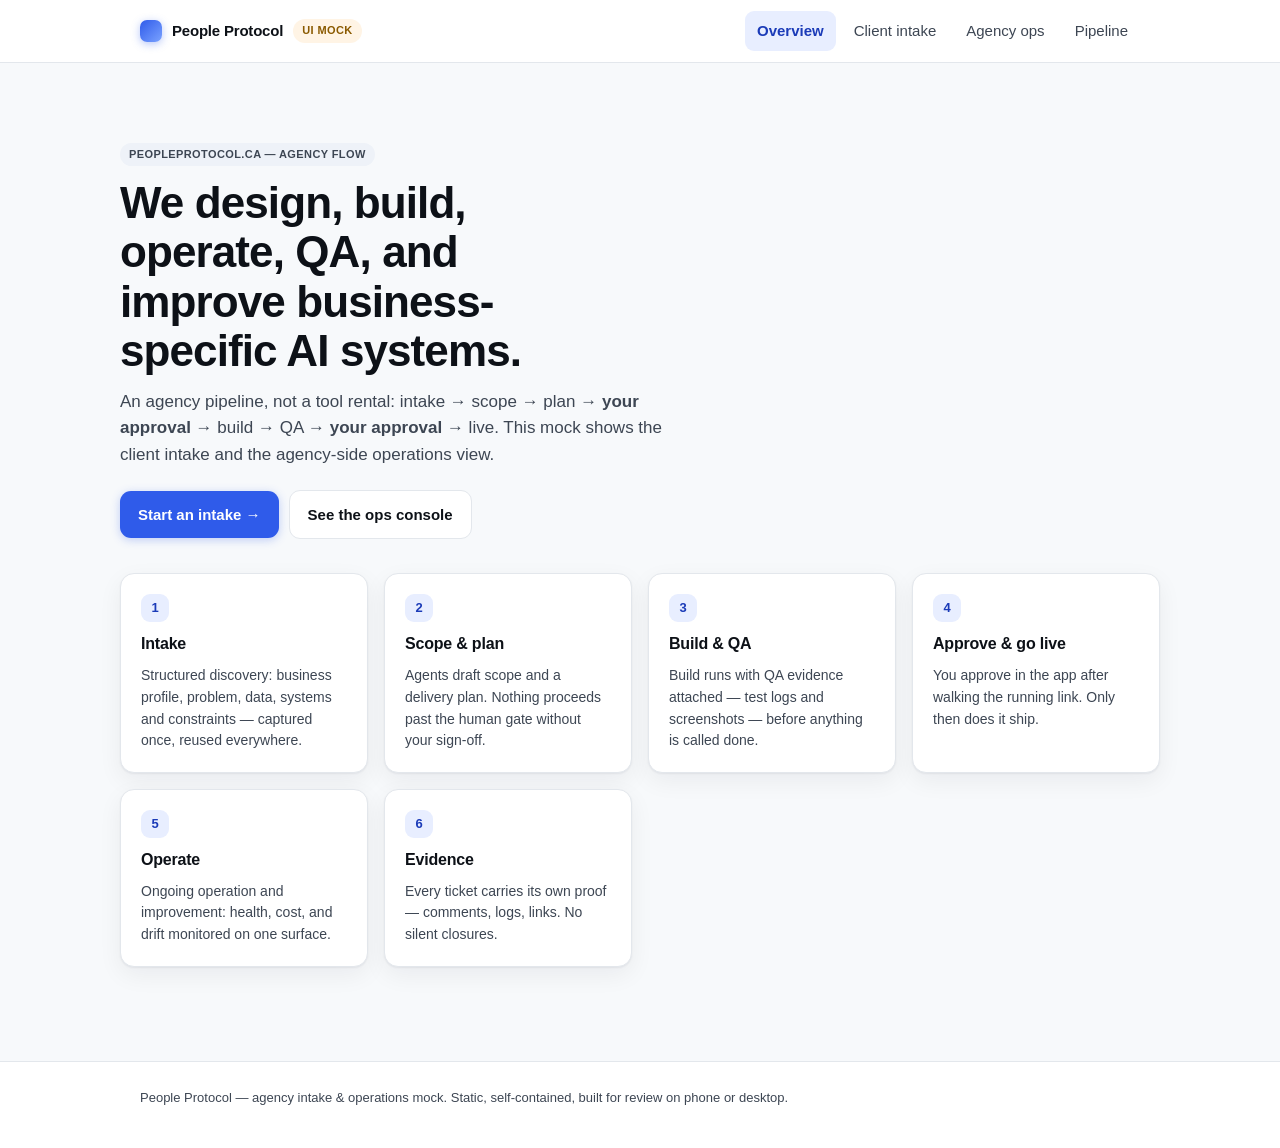
==== index.html @ c510d86a "PPAA UI mock — agency intake + ops console (static, reviewable)" ====
<!DOCTYPE html>
<html lang="en">
<head>
<meta charset="utf-8">
<meta name="viewport" content="width=device-width, initial-scale=1">
<title>People Protocol — Agency Intake (UI Mock)</title>
<style>
  :root{
    --ink:#0d1117; --ink-2:#3d4653; --line:#e3e7ec; --bg:#f7f9fb; --card:#fff;
    --brand:#2f5bea; --brand-ink:#1b3bb8; --ok:#0f9d58; --warn:#e8a33d; --danger:#d64545;
    --radius:14px; --shadow:0 1px 2px rgba(16,24,40,.06),0 8px 24px rgba(16,24,40,.06);
  }
  *{box-sizing:border-box}
  html,body{margin:0;padding:0}
  body{font:15px/1.55 -apple-system,BlinkMacSystemFont,"Segoe UI",Inter,Roboto,Helvetica,Arial,sans-serif;color:var(--ink);background:var(--bg);-webkit-font-smoothing:antialiased}
  a{color:var(--brand);text-decoration:none}
  .wrap{max-width:1040px;margin:0 auto;padding:0 20px}
  header.top{position:sticky;top:0;z-index:20;background:rgba(255,255,255,.92);backdrop-filter:saturate(1.4) blur(8px);border-bottom:1px solid var(--line)}
  .top-in{display:flex;align-items:center;justify-content:space-between;gap:12px;height:62px}
  .logo{display:flex;align-items:center;gap:10px;font-weight:700;letter-spacing:-.2px}
  .logo .dot{width:22px;height:22px;border-radius:7px;background:linear-gradient(135deg,var(--brand),#7aa2ff);box-shadow:0 2px 8px rgba(47,91,234,.35)}
  nav.menu{display:flex;gap:6px;flex-wrap:wrap}
  nav.menu button{font:inherit;border:0;background:transparent;color:var(--ink-2);padding:8px 12px;border-radius:9px;cursor:pointer}
  nav.menu button:hover{background:#eef2f8;color:var(--ink)}
  nav.menu button.active{background:#e8eeff;color:var(--brand-ink);font-weight:600}
  .badge{display:inline-block;font-size:11px;font-weight:700;letter-spacing:.4px;text-transform:uppercase;padding:3px 9px;border-radius:999px;background:#eef2f8;color:var(--ink-2)}
  .badge.mock{background:#fff4e5;color:#8a5a00}
  .hero{padding:52px 0 34px}
  .hero h1{font-size:clamp(28px,5vw,44px);line-height:1.12;letter-spacing:-.9px;margin:12px 0 14px;max-width:19ch}
  .hero p{font-size:17px;color:var(--ink-2);max-width:62ch;margin:0 0 22px}
  .btn{font:inherit;font-weight:600;border:0;border-radius:11px;padding:12px 18px;cursor:pointer;background:var(--brand);color:#fff;box-shadow:0 2px 10px rgba(47,91,234,.28)}
  .btn:hover{background:var(--brand-ink)}
  .btn.ghost{background:#fff;color:var(--ink);border:1px solid var(--line);box-shadow:none}
  .btn.ghost:hover{background:#f2f5fa}
  .btn.sm{padding:8px 13px;border-radius:9px;font-size:14px}
  .btn[disabled]{opacity:.55;cursor:not-allowed}
  .grid{display:grid;gap:16px}
  .g3{grid-template-columns:repeat(auto-fit,minmax(230px,1fr))}
  .g2{grid-template-columns:repeat(auto-fit,minmax(280px,1fr))}
  .card{background:var(--card);border:1px solid var(--line);border-radius:var(--radius);padding:20px;box-shadow:var(--shadow)}
  .card h3{margin:2px 0 8px;font-size:16px;letter-spacing:-.2px}
  .card p{margin:0;color:var(--ink-2);font-size:14px}
  .step-n{width:28px;height:28px;border-radius:9px;background:#e8eeff;color:var(--brand-ink);font-weight:700;display:flex;align-items:center;justify-content:center;font-size:13px;margin-bottom:10px}
  section.page{display:none;padding:26px 0 60px}
  section.page.on{display:block}
  .crumbs{display:flex;gap:8px;align-items:center;font-size:13px;color:var(--ink-2);margin:8px 0 18px;flex-wrap:wrap}
  .crumbs b{color:var(--ink)}
  /* wizard */
  .wizard{background:#fff;border:1px solid var(--line);border-radius:var(--radius);box-shadow:var(--shadow);overflow:hidden}
  .wiz-head{padding:18px 20px;border-bottom:1px solid var(--line);display:flex;justify-content:space-between;gap:12px;align-items:center;flex-wrap:wrap}
  .wiz-head .t{font-weight:700}
  .pips{display:flex;gap:6px;flex-wrap:wrap}
  .pip{font-size:12px;color:var(--ink-2);padding:5px 10px;border-radius:999px;background:#f2f5fa;border:1px solid var(--line);white-space:nowrap}
  .pip.on{background:var(--brand);color:#fff;border-color:var(--brand)}
  .pip.done{background:#e7f6ee;color:#0b6b3f;border-color:#bfe6d1}
  .wiz-body{padding:22px 20px}
  .field{margin-bottom:16px}
  .field label{display:block;font-weight:600;font-size:13.5px;margin-bottom:6px}
  .field .hint{font-weight:400;color:var(--ink-2);font-size:12.5px;margin-left:6px}
  input,select,textarea{font:inherit;width:100%;padding:11px 12px;border:1px solid var(--line);border-radius:10px;background:#fff;color:var(--ink)}
  input:focus,select:focus,textarea:focus{outline:2px solid #cdd9ff;border-color:#a9bdf7}
  textarea{min-height:92px;resize:vertical}
  .row{display:grid;gap:14px;grid-template-columns:repeat(auto-fit,minmax(220px,1fr))}
  .chips{display:flex;gap:8px;flex-wrap:wrap}
  .chip{font-size:13px;border:1px solid var(--line);background:#fff;border-radius:999px;padding:7px 12px;cursor:pointer;user-select:none}
  .chip.on{background:#e8eeff;border-color:#a9bdf7;color:var(--brand-ink);font-weight:600}
  .wiz-foot{padding:16px 20px;border-top:1px solid var(--line);display:flex;justify-content:space-between;gap:10px;background:#fbfcfe}
  .note{font-size:13px;color:var(--ink-2);background:#f2f5fa;border:1px dashed var(--line);padding:10px 12px;border-radius:10px}
  /* table */
  .tbl{width:100%;border-collapse:collapse;font-size:14px}
  .tbl th{text-align:left;font-size:12px;text-transform:uppercase;letter-spacing:.4px;color:var(--ink-2);padding:10px 12px;border-bottom:1px solid var(--line);white-space:nowrap}
  .tbl td{padding:12px;border-bottom:1px solid var(--line);vertical-align:top}
  .tbl tr:hover td{background:#fafbff}
  .st{font-size:12px;font-weight:700;padding:3px 9px;border-radius:999px;white-space:nowrap}
  .st.intake{background:#eef2f8;color:#3d4653}
  .st.scope{background:#e8eeff;color:#1b3bb8}
  .st.plan{background:#f1ecff;color:#5b32c7}
  .st.approval{background:#fff4e5;color:#8a5a00}
  .st.build{background:#e6f3ff;color:#0059b3}
  .st.qa{background:#e7f6ee;color:#0b6b3f}
  .st.live{background:#0f9d58;color:#fff}
  .kan{display:grid;gap:12px;grid-template-columns:repeat(auto-fit,minmax(190px,1fr))}
  .col{background:#f2f5fa;border:1px solid var(--line);border-radius:12px;padding:10px;min-height:120px}
  .col h4{margin:2px 0 10px;font-size:12px;text-transform:uppercase;letter-spacing:.4px;color:var(--ink-2)}
  .mini{background:#fff;border:1px solid var(--line);border-radius:10px;padding:10px;margin-bottom:8px;font-size:13px}
  .mini b{display:block;font-size:13.5px;margin-bottom:3px}
  .mini span{color:var(--ink-2);font-size:12.5px}
  .kv{display:grid;grid-template-columns:auto 1fr;gap:6px 14px;font-size:14px}
  .kv dt{color:var(--ink-2)}
  .kv dd{margin:0;font-weight:600}
  footer{border-top:1px solid var(--line);color:var(--ink-2);font-size:13px;padding:26px 0 40px;background:#fff}
  .flex{display:flex;gap:10px;align-items:center;flex-wrap:wrap}
  .muted{color:var(--ink-2)}
  .right{margin-left:auto}
  @media(max-width:560px){ .hero{padding:34px 0 22px} .top-in{height:56px} }
</style>
</head>
<body>
<header class="top">
  <div class="wrap top-in">
    <div class="logo"><span class="dot"></span> People Protocol <span class="badge mock">UI mock</span></div>
    <nav class="menu" id="menu">
      <button data-go="home">Overview</button>
      <button data-go="intake">Client intake</button>
      <button data-go="ops">Agency ops</button>
      <button data-go="pipeline">Pipeline</button>
    </nav>
  </div>
</header>

<!-- OVERVIEW -->
<section class="page on" id="page-home">
  <div class="wrap hero">
    <span class="badge">PeopleProtocol.ca — agency flow</span>
    <h1>We design, build, operate, QA, and improve business-specific AI systems.</h1>
    <p>An agency pipeline, not a tool rental: intake → scope → plan → <b>your approval</b> → build → QA → <b>your approval</b> → live. This mock shows the client intake and the agency-side operations view.</p>
    <div class="flex">
      <button class="btn" data-go="intake">Start an intake →</button>
      <button class="btn ghost" data-go="ops">See the ops console</button>
    </div>
    <div class="grid g3" style="margin-top:34px">
      <div class="card"><div class="step-n">1</div><h3>Intake</h3><p>Structured discovery: business profile, problem, data, systems and constraints — captured once, reused everywhere.</p></div>
      <div class="card"><div class="step-n">2</div><h3>Scope &amp; plan</h3><p>Agents draft scope and a delivery plan. Nothing proceeds past the human gate without your sign-off.</p></div>
      <div class="card"><div class="step-n">3</div><h3>Build &amp; QA</h3><p>Build runs with QA evidence attached — test logs and screenshots — before anything is called done.</p></div>
      <div class="card"><div class="step-n">4</div><h3>Approve &amp; go live</h3><p>You approve in the app after walking the running link. Only then does it ship.</p></div>
      <div class="card"><div class="step-n">5</div><h3>Operate</h3><p>Ongoing operation and improvement: health, cost, and drift monitored on one surface.</p></div>
      <div class="card"><div class="step-n">6</div><h3>Evidence</h3><p>Every ticket carries its own proof — comments, logs, links. No silent closures.</p></div>
    </div>
  </div>
</section>

<!-- INTAKE -->
<section class="page" id="page-intake">
  <div class="wrap">
    <div class="crumbs"><span>Intake</span> / <b id="crumb-step">Business profile</b></div>
    <div class="wizard">
      <div class="wiz-head">
        <div class="t">New client intake</div>
        <div class="pips" id="pips"></div>
      </div>
      <div class="wiz-body" id="wiz-body"></div>
      <div class="wiz-foot">
        <button class="btn ghost sm" id="btn-back">← Back</button>
        <div class="flex right">
          <span class="muted" id="wiz-count"></span>
          <button class="btn sm" id="btn-next">Continue →</button>
        </div>
      </div>
    </div>
    <p class="note" style="margin-top:16px">Mock only — nothing is submitted or stored. In the real flow this creates the intake record that feeds scoping.</p>
  </div>
</section>

<!-- OPS -->
<section class="page" id="page-ops">
  <div class="wrap">
    <div class="crumbs"><span>Agency ops</span> / <b>Submissions</b></div>
    <div class="flex" style="margin-bottom:14px">
      <h2 style="margin:0;font-size:20px;letter-spacing:-.3px">Submissions</h2>
      <span class="badge" id="ops-count"></span>
      <div class="right flex">
        <input id="ops-filter" placeholder="Filter by client or stage…" style="max-width:260px">
      </div>
    </div>
    <div class="card" style="padding:6px 6px">
      <table class="tbl"><thead><tr><th>Client</th><th>Stage</th><th>Owner</th><th>Updated</th><th>Evidence</th></tr></thead>
      <tbody id="ops-rows"></tbody></table>
    </div>
    <div class="card" id="ops-detail" style="margin-top:16px;display:none"></div>
  </div>
</section>

<!-- PIPELINE -->
<section class="page" id="page-pipeline">
  <div class="wrap">
    <div class="crumbs"><span>Delivery</span> / <b>Pipeline board</b></div>
    <h2 style="margin:0 0 14px;font-size:20px;letter-spacing:-.3px">Pipeline board</h2>
    <div class="kan" id="kan"></div>
    <p class="note" style="margin-top:16px">The two human gates are marked <b>Approval</b> — scope sign-off and post-QA sign-off. Agents cannot pass them.</p>
  </div>
</section>

<footer><div class="wrap">People Protocol — agency intake &amp; operations mock. Static, self-contained, built for review on phone or desktop.</div></footer>

<script>
(function(){
  var stages=["Intake","Scope","Plan","Approval","Build","QA","Live"];
  var subs=[
    {client:"Northwind Logistics",stage:"Scope",owner:"PPAA-Coordinator",upd:"2h ago",ev:3,note:"Routing optimisation for dispatch; baseline captured."},
    {client:"Cedar & Co Dental",stage:"Approval",owner:"Ade",upd:"5h ago",ev:6,note:"Scope approved pending your sign-off on the plan."},
    {client:"Harbour Freight",stage:"Build",owner:"PPAA-Builder",upd:"1d ago",ev:11,note:"Intake classifier in build; QA fixtures staged."},
    {client:"Meadow Health",stage:"QA",owner:"PPAA-QA",upd:"1d ago",ev:14,note:"QA evidence attached — 14 artefacts, 0 blocking."},
    {client:"Solstice Retail",stage:"Live",owner:"Operations",upd:"3d ago",ev:22,note:"Live; health green, cost within envelope."},
    {client:"Ivy Lane Legal",stage:"Intake",owner:"—",upd:"6h ago",ev:1,note:"Awaiting client detail completion."},
    {client:"Pinewood Manufacturing",stage:"Plan",owner:"PPAA-Coordinator",upd:"4h ago",ev:5,note:"Plan drafted; two open questions on data access."}
  ];
  var steps=[
    {t:"Business profile",f:function(){return ''+
      '<div class="row"><div class="field"><label>Business name</label><input placeholder="e.g. Northwind Logistics"></div>'+
      '<div class="field"><label>Industry</label><input placeholder="e.g. freight &amp; logistics"></div></div>'+
      '<div class="field"><label>Size <span class="hint">people + rough revenue band</span></label><input placeholder="e.g. 40 staff, mid-market"></div>'+
      '<div class="field"><label>Primary contact <span class="hint">name, role, email</span></label><input placeholder="Who owns this decision?"></div>';}},
    {t:"Problem &amp; opportunity",f:function(){return ''+
      '<div class="field"><label>What is costing you most today?</label><textarea placeholder="Describe the bottleneck in your words."></textarea></div>'+
      '<div class="field"><label>Where does it hurt?</label><div class="chips">'+
      ['Time','Cost','Quality','Customer experience','Compliance','Growth ceiling'].map(function(x){return '<span class="chip">'+x+'</span>'}).join('')+
      '</div></div>'+
      '<div class="field"><label>What would good look like in 90 days?</label><textarea placeholder="A concrete, measurable outcome."></textarea></div>';}},
    {t:"Data &amp; systems",f:function(){return ''+
      '<div class="field"><label>Systems in play</label><div class="chips">'+
      ['CRM','ERP','Email','Spreadsheets','Custom app','Database','None / paper'].map(function(x){return '<span class="chip">'+x+'</span>'}).join('')+
      '</div></div>'+
      '<div class="field"><label>Data you already have</label><textarea placeholder="Where does it live, how clean is it, who can access it?"></textarea></div>'+
      '<div class="field"><label>Sensitivities <span class="hint">PII, regulated, retention</span></label><input placeholder="Anything we must handle carefully?"></div>';}},
    {t:"Constraints &amp; budget",f:function(){return ''+
      '<div class="row"><div class="field"><label>Budget band</label><select><option>Not yet set</option><option>Under 10k</option><option>10k–50k</option><option>50k+</option></select></div>'+
      '<div class="field"><label>Timeline</label><select><option>Exploring</option><option>This quarter</option><option>This month</option><option>ASAP</option></select></div></div>'+
      '<div class="field"><label>Hard constraints</label><textarea placeholder="Deadlines, approvals, data residency, existing vendors."></textarea></div>'+
      '<div class="field"><label>Decision-maker <span class="hint">who approves the ticket?</span></label><input placeholder="Name / role"></div>';}},
    {t:"Review &amp; submit",f:function(){return ''+
      '<div class="card" style="box-shadow:none;background:#fbfcfe"><h3>Ready to submit</h3>'+
      '<p>Submitting creates the intake record and hands it to scoping. Nothing is built and no spend is incurred until you approve the plan.</p></div>'+
      '<div class="field" style="margin-top:16px"><label>Anything else we should know?</label><textarea placeholder="Optional."></textarea></div>'+
      '<div class="flex"><span class="chip on">I understand this is a mock</span></div>';}}
  ];
  var step=0;
  function $(s,r){return (r||document).querySelector(s)}
  function $$(s,r){return Array.prototype.slice.call((r||document).querySelectorAll(s))}

  function go(name){
    $$('section.page').forEach(function(p){p.classList.remove('on')});
    var el=document.getElementById('page-'+name); if(el) el.classList.add('on');
    $$('#menu button').forEach(function(b){b.classList.toggle('active',b.getAttribute('data-go')===name)});
    window.scrollTo({top:0,behavior:'instant'});
    location.hash=name;
  }
  document.addEventListener('click',function(e){
    var b=e.target.closest('[data-go]'); if(b){go(b.getAttribute('data-go'))}
    if(e.target.classList.contains('chip')) e.target.classList.toggle('on');
  });

  function renderWiz(){
    var pips=$('#pips'); pips.innerHTML='';
    steps.forEach(function(s,i){
      var d=document.createElement('span'); d.className='pip'+(i===step?' on':(i<step?' done':''));
      d.textContent=(i+1)+'. '+s.t.replace(/&amp;/g,'&'); pips.appendChild(d);
    });
    $('#wiz-body').innerHTML=steps[step].f();
    $('#crumb-step').textContent=steps[step].t.replace(/&amp;/g,'&');
    $('#wiz-count').textContent='Step '+(step+1)+' of '+steps.length;
    $('#btn-back').disabled=step===0;
    $('#btn-next').textContent=(step===steps.length-1)?'Submit intake':'Continue →';
  }
  $('#btn-next').addEventListener('click',function(){
    if(step<steps.length-1){step++;renderWiz()}else{
      alert('Mock only — intake not submitted.'); go('ops');
    }
  });
  $('#btn-back').addEventListener('click',function(){ if(step>0){step--;renderWiz()} });

  function stCls(s){return s.toLowerCase().replace(/[^a-z]/g,'')}
  function renderOps(f){
    var rows=$('#ops-rows'); rows.innerHTML='';
    var list=subs.filter(function(s){return !f||((s.client+' '+s.stage).toLowerCase().indexOf(f)>-1)});
    list.forEach(function(s){
      var tr=document.createElement('tr');
      tr.innerHTML='<td><b>'+s.client+'</b></td><td><span class="st '+stCls(s.stage)+'">'+s.stage+'</span></td><td>'+s.owner+'</td><td class="muted">'+s.upd+'</td><td><a href="#" data-i="'+subs.indexOf(s)+'">'+s.ev+' files</a></td>';
      rows.appendChild(tr);
    });
    $('#ops-count').textContent=list.length+' shown / '+subs.length;
  }
  $('#ops-filter').addEventListener('input',function(){renderOps(this.value.trim().toLowerCase())});
  document.addEventListener('click',function(e){
    var a=e.target.closest('a[data-i]'); if(!a) return; e.preventDefault();
    var s=subs[+a.getAttribute('data-i')]; var box=$('#ops-detail');
    box.style.display='block';
    box.innerHTML='<div class="flex"><h3 style="margin:0">'+s.client+'</h3><span class="st '+stCls(s.stage)+'">'+s.stage+'</span><span class="right muted">'+s.upd+'</span></div>'+
      '<dl class="kv" style="margin-top:14px"><dt>Owner</dt><dd>'+s.owner+'</dd><dt>Evidence</dt><dd>'+s.ev+' artefacts</dd><dt>Note</dt><dd style="font-weight:400">'+s.note+'</dd>'+
      '<dt>Human gate</dt><dd style="font-weight:400">'+(s.stage==='Approval'?'Awaiting approval — nothing proceeds until signed off.':'No gate pending.')+'</dd></dl>';
    box.scrollIntoView({behavior:'smooth',block:'nearest'});
  });

  function renderKan(){
    var k=$('#kan'); k.innerHTML='';
    stages.forEach(function(st){
      var items=subs.filter(function(s){return s.stage===st});
      var col=document.createElement('div'); col.className='col';
      col.innerHTML='<h4>'+st+' · '+items.length+'</h4>'+
        items.map(function(s){return '<div class="mini"><b>'+s.client+'</b><span>'+s.owner+' · '+s.ev+' artefacts</span></div>'}).join('')||'<div class="mini"><span class="muted">—</span></div>';
      k.appendChild(col);
    });
  }

  renderWiz(); renderOps(''); renderKan();
  var h=(location.hash||'').replace('#',''); if(h&&document.getElementById('page-'+h)) go(h); else go('home');
})();
</script>
</body>
</html>
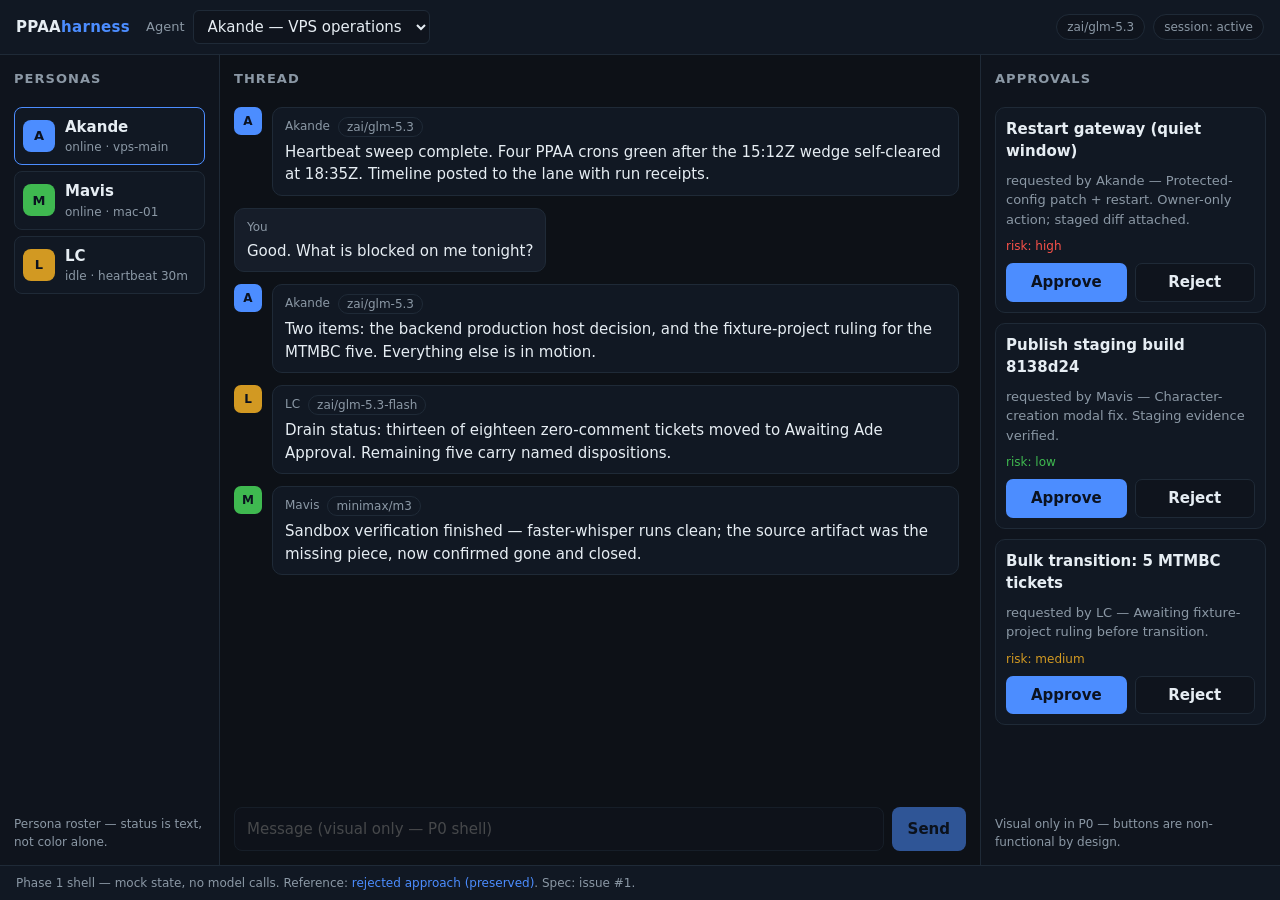
==== commit 1d03a85e: "harness UI shell (phase 1): rail + chat + approvals drawer, mock state, 3 personas — per issue #1" ====
--- a/index.html
+++ b/index.html
@@ -1,299 +1,44 @@
-<!DOCTYPE html>
+<!doctype html>
 <html lang="en">
 <head>
 <meta charset="utf-8">
 <meta name="viewport" content="width=device-width, initial-scale=1">
-<title>People Protocol — Agency Intake (UI Mock)</title>
-<style>
-  :root{
-    --ink:#0d1117; --ink-2:#3d4653; --line:#e3e7ec; --bg:#f7f9fb; --card:#fff;
-    --brand:#2f5bea; --brand-ink:#1b3bb8; --ok:#0f9d58; --warn:#e8a33d; --danger:#d64545;
-    --radius:14px; --shadow:0 1px 2px rgba(16,24,40,.06),0 8px 24px rgba(16,24,40,.06);
-  }
-  *{box-sizing:border-box}
-  html,body{margin:0;padding:0}
-  body{font:15px/1.55 -apple-system,BlinkMacSystemFont,"Segoe UI",Inter,Roboto,Helvetica,Arial,sans-serif;color:var(--ink);background:var(--bg);-webkit-font-smoothing:antialiased}
-  a{color:var(--brand);text-decoration:none}
-  .wrap{max-width:1040px;margin:0 auto;padding:0 20px}
-  header.top{position:sticky;top:0;z-index:20;background:rgba(255,255,255,.92);backdrop-filter:saturate(1.4) blur(8px);border-bottom:1px solid var(--line)}
-  .top-in{display:flex;align-items:center;justify-content:space-between;gap:12px;height:62px}
-  .logo{display:flex;align-items:center;gap:10px;font-weight:700;letter-spacing:-.2px}
-  .logo .dot{width:22px;height:22px;border-radius:7px;background:linear-gradient(135deg,var(--brand),#7aa2ff);box-shadow:0 2px 8px rgba(47,91,234,.35)}
-  nav.menu{display:flex;gap:6px;flex-wrap:wrap}
-  nav.menu button{font:inherit;border:0;background:transparent;color:var(--ink-2);padding:8px 12px;border-radius:9px;cursor:pointer}
-  nav.menu button:hover{background:#eef2f8;color:var(--ink)}
-  nav.menu button.active{background:#e8eeff;color:var(--brand-ink);font-weight:600}
-  .badge{display:inline-block;font-size:11px;font-weight:700;letter-spacing:.4px;text-transform:uppercase;padding:3px 9px;border-radius:999px;background:#eef2f8;color:var(--ink-2)}
-  .badge.mock{background:#fff4e5;color:#8a5a00}
-  .hero{padding:52px 0 34px}
-  .hero h1{font-size:clamp(28px,5vw,44px);line-height:1.12;letter-spacing:-.9px;margin:12px 0 14px;max-width:19ch}
-  .hero p{font-size:17px;color:var(--ink-2);max-width:62ch;margin:0 0 22px}
-  .btn{font:inherit;font-weight:600;border:0;border-radius:11px;padding:12px 18px;cursor:pointer;background:var(--brand);color:#fff;box-shadow:0 2px 10px rgba(47,91,234,.28)}
-  .btn:hover{background:var(--brand-ink)}
-  .btn.ghost{background:#fff;color:var(--ink);border:1px solid var(--line);box-shadow:none}
-  .btn.ghost:hover{background:#f2f5fa}
-  .btn.sm{padding:8px 13px;border-radius:9px;font-size:14px}
-  .btn[disabled]{opacity:.55;cursor:not-allowed}
-  .grid{display:grid;gap:16px}
-  .g3{grid-template-columns:repeat(auto-fit,minmax(230px,1fr))}
-  .g2{grid-template-columns:repeat(auto-fit,minmax(280px,1fr))}
-  .card{background:var(--card);border:1px solid var(--line);border-radius:var(--radius);padding:20px;box-shadow:var(--shadow)}
-  .card h3{margin:2px 0 8px;font-size:16px;letter-spacing:-.2px}
-  .card p{margin:0;color:var(--ink-2);font-size:14px}
-  .step-n{width:28px;height:28px;border-radius:9px;background:#e8eeff;color:var(--brand-ink);font-weight:700;display:flex;align-items:center;justify-content:center;font-size:13px;margin-bottom:10px}
-  section.page{display:none;padding:26px 0 60px}
-  section.page.on{display:block}
-  .crumbs{display:flex;gap:8px;align-items:center;font-size:13px;color:var(--ink-2);margin:8px 0 18px;flex-wrap:wrap}
-  .crumbs b{color:var(--ink)}
-  /* wizard */
-  .wizard{background:#fff;border:1px solid var(--line);border-radius:var(--radius);box-shadow:var(--shadow);overflow:hidden}
-  .wiz-head{padding:18px 20px;border-bottom:1px solid var(--line);display:flex;justify-content:space-between;gap:12px;align-items:center;flex-wrap:wrap}
-  .wiz-head .t{font-weight:700}
-  .pips{display:flex;gap:6px;flex-wrap:wrap}
-  .pip{font-size:12px;color:var(--ink-2);padding:5px 10px;border-radius:999px;background:#f2f5fa;border:1px solid var(--line);white-space:nowrap}
-  .pip.on{background:var(--brand);color:#fff;border-color:var(--brand)}
-  .pip.done{background:#e7f6ee;color:#0b6b3f;border-color:#bfe6d1}
-  .wiz-body{padding:22px 20px}
-  .field{margin-bottom:16px}
-  .field label{display:block;font-weight:600;font-size:13.5px;margin-bottom:6px}
-  .field .hint{font-weight:400;color:var(--ink-2);font-size:12.5px;margin-left:6px}
-  input,select,textarea{font:inherit;width:100%;padding:11px 12px;border:1px solid var(--line);border-radius:10px;background:#fff;color:var(--ink)}
-  input:focus,select:focus,textarea:focus{outline:2px solid #cdd9ff;border-color:#a9bdf7}
-  textarea{min-height:92px;resize:vertical}
-  .row{display:grid;gap:14px;grid-template-columns:repeat(auto-fit,minmax(220px,1fr))}
-  .chips{display:flex;gap:8px;flex-wrap:wrap}
-  .chip{font-size:13px;border:1px solid var(--line);background:#fff;border-radius:999px;padding:7px 12px;cursor:pointer;user-select:none}
-  .chip.on{background:#e8eeff;border-color:#a9bdf7;color:var(--brand-ink);font-weight:600}
-  .wiz-foot{padding:16px 20px;border-top:1px solid var(--line);display:flex;justify-content:space-between;gap:10px;background:#fbfcfe}
-  .note{font-size:13px;color:var(--ink-2);background:#f2f5fa;border:1px dashed var(--line);padding:10px 12px;border-radius:10px}
-  /* table */
-  .tbl{width:100%;border-collapse:collapse;font-size:14px}
-  .tbl th{text-align:left;font-size:12px;text-transform:uppercase;letter-spacing:.4px;color:var(--ink-2);padding:10px 12px;border-bottom:1px solid var(--line);white-space:nowrap}
-  .tbl td{padding:12px;border-bottom:1px solid var(--line);vertical-align:top}
-  .tbl tr:hover td{background:#fafbff}
-  .st{font-size:12px;font-weight:700;padding:3px 9px;border-radius:999px;white-space:nowrap}
-  .st.intake{background:#eef2f8;color:#3d4653}
-  .st.scope{background:#e8eeff;color:#1b3bb8}
-  .st.plan{background:#f1ecff;color:#5b32c7}
-  .st.approval{background:#fff4e5;color:#8a5a00}
-  .st.build{background:#e6f3ff;color:#0059b3}
-  .st.qa{background:#e7f6ee;color:#0b6b3f}
-  .st.live{background:#0f9d58;color:#fff}
-  .kan{display:grid;gap:12px;grid-template-columns:repeat(auto-fit,minmax(190px,1fr))}
-  .col{background:#f2f5fa;border:1px solid var(--line);border-radius:12px;padding:10px;min-height:120px}
-  .col h4{margin:2px 0 10px;font-size:12px;text-transform:uppercase;letter-spacing:.4px;color:var(--ink-2)}
-  .mini{background:#fff;border:1px solid var(--line);border-radius:10px;padding:10px;margin-bottom:8px;font-size:13px}
-  .mini b{display:block;font-size:13.5px;margin-bottom:3px}
-  .mini span{color:var(--ink-2);font-size:12.5px}
-  .kv{display:grid;grid-template-columns:auto 1fr;gap:6px 14px;font-size:14px}
-  .kv dt{color:var(--ink-2)}
-  .kv dd{margin:0;font-weight:600}
-  footer{border-top:1px solid var(--line);color:var(--ink-2);font-size:13px;padding:26px 0 40px;background:#fff}
-  .flex{display:flex;gap:10px;align-items:center;flex-wrap:wrap}
-  .muted{color:var(--ink-2)}
-  .right{margin-left:auto}
-  @media(max-width:560px){ .hero{padding:34px 0 22px} .top-in{height:56px} }
-</style>
+<title>PPAA Harness — UI Shell (Phase 1)</title>
+<link rel="stylesheet" href="shell.css">
 </head>
 <body>
-<header class="top">
-  <div class="wrap top-in">
-    <div class="logo"><span class="dot"></span> People Protocol <span class="badge mock">UI mock</span></div>
-    <nav class="menu" id="menu">
-      <button data-go="home">Overview</button>
-      <button data-go="intake">Client intake</button>
-      <button data-go="ops">Agency ops</button>
-      <button data-go="pipeline">Pipeline</button>
-    </nav>
+<header class="topbar">
+  <div class="brand">PPAA<span class="accent">harness</span></div>
+  <div class="agent-select">
+    <label for="persona-select">Agent</label>
+    <select id="persona-select"></select>
+  </div>
+  <div class="meta">
+    <span class="pill" id="model-pill">glm-5.3 flash</span>
+    <span class="pill" id="session-pill">session: active</span>
   </div>
 </header>
-
-<!-- OVERVIEW -->
-<section class="page on" id="page-home">
-  <div class="wrap hero">
-    <span class="badge">PeopleProtocol.ca — agency flow</span>
-    <h1>We design, build, operate, QA, and improve business-specific AI systems.</h1>
-    <p>An agency pipeline, not a tool rental: intake → scope → plan → <b>your approval</b> → build → QA → <b>your approval</b> → live. This mock shows the client intake and the agency-side operations view.</p>
-    <div class="flex">
-      <button class="btn" data-go="intake">Start an intake →</button>
-      <button class="btn ghost" data-go="ops">See the ops console</button>
-    </div>
-    <div class="grid g3" style="margin-top:34px">
-      <div class="card"><div class="step-n">1</div><h3>Intake</h3><p>Structured discovery: business profile, problem, data, systems and constraints — captured once, reused everywhere.</p></div>
-      <div class="card"><div class="step-n">2</div><h3>Scope &amp; plan</h3><p>Agents draft scope and a delivery plan. Nothing proceeds past the human gate without your sign-off.</p></div>
-      <div class="card"><div class="step-n">3</div><h3>Build &amp; QA</h3><p>Build runs with QA evidence attached — test logs and screenshots — before anything is called done.</p></div>
-      <div class="card"><div class="step-n">4</div><h3>Approve &amp; go live</h3><p>You approve in the app after walking the running link. Only then does it ship.</p></div>
-      <div class="card"><div class="step-n">5</div><h3>Operate</h3><p>Ongoing operation and improvement: health, cost, and drift monitored on one surface.</p></div>
-      <div class="card"><div class="step-n">6</div><h3>Evidence</h3><p>Every ticket carries its own proof — comments, logs, links. No silent closures.</p></div>
-    </div>
-  </div>
-</section>
-
-<!-- INTAKE -->
-<section class="page" id="page-intake">
-  <div class="wrap">
-    <div class="crumbs"><span>Intake</span> / <b id="crumb-step">Business profile</b></div>
-    <div class="wizard">
-      <div class="wiz-head">
-        <div class="t">New client intake</div>
-        <div class="pips" id="pips"></div>
-      </div>
-      <div class="wiz-body" id="wiz-body"></div>
-      <div class="wiz-foot">
-        <button class="btn ghost sm" id="btn-back">← Back</button>
-        <div class="flex right">
-          <span class="muted" id="wiz-count"></span>
-          <button class="btn sm" id="btn-next">Continue →</button>
-        </div>
-      </div>
-    </div>
-    <p class="note" style="margin-top:16px">Mock only — nothing is submitted or stored. In the real flow this creates the intake record that feeds scoping.</p>
-  </div>
-</section>
-
-<!-- OPS -->
-<section class="page" id="page-ops">
-  <div class="wrap">
-    <div class="crumbs"><span>Agency ops</span> / <b>Submissions</b></div>
-    <div class="flex" style="margin-bottom:14px">
-      <h2 style="margin:0;font-size:20px;letter-spacing:-.3px">Submissions</h2>
-      <span class="badge" id="ops-count"></span>
-      <div class="right flex">
-        <input id="ops-filter" placeholder="Filter by client or stage…" style="max-width:260px">
-      </div>
-    </div>
-    <div class="card" style="padding:6px 6px">
-      <table class="tbl"><thead><tr><th>Client</th><th>Stage</th><th>Owner</th><th>Updated</th><th>Evidence</th></tr></thead>
-      <tbody id="ops-rows"></tbody></table>
-    </div>
-    <div class="card" id="ops-detail" style="margin-top:16px;display:none"></div>
-  </div>
-</section>
-
-<!-- PIPELINE -->
-<section class="page" id="page-pipeline">
-  <div class="wrap">
-    <div class="crumbs"><span>Delivery</span> / <b>Pipeline board</b></div>
-    <h2 style="margin:0 0 14px;font-size:20px;letter-spacing:-.3px">Pipeline board</h2>
-    <div class="kan" id="kan"></div>
-    <p class="note" style="margin-top:16px">The two human gates are marked <b>Approval</b> — scope sign-off and post-QA sign-off. Agents cannot pass them.</p>
-  </div>
-</section>
-
-<footer><div class="wrap">People Protocol — agency intake &amp; operations mock. Static, self-contained, built for review on phone or desktop.</div></footer>
-
-<script>
-(function(){
-  var stages=["Intake","Scope","Plan","Approval","Build","QA","Live"];
-  var subs=[
-    {client:"Northwind Logistics",stage:"Scope",owner:"PPAA-Coordinator",upd:"2h ago",ev:3,note:"Routing optimisation for dispatch; baseline captured."},
-    {client:"Cedar & Co Dental",stage:"Approval",owner:"Ade",upd:"5h ago",ev:6,note:"Scope approved pending your sign-off on the plan."},
-    {client:"Harbour Freight",stage:"Build",owner:"PPAA-Builder",upd:"1d ago",ev:11,note:"Intake classifier in build; QA fixtures staged."},
-    {client:"Meadow Health",stage:"QA",owner:"PPAA-QA",upd:"1d ago",ev:14,note:"QA evidence attached — 14 artefacts, 0 blocking."},
-    {client:"Solstice Retail",stage:"Live",owner:"Operations",upd:"3d ago",ev:22,note:"Live; health green, cost within envelope."},
-    {client:"Ivy Lane Legal",stage:"Intake",owner:"—",upd:"6h ago",ev:1,note:"Awaiting client detail completion."},
-    {client:"Pinewood Manufacturing",stage:"Plan",owner:"PPAA-Coordinator",upd:"4h ago",ev:5,note:"Plan drafted; two open questions on data access."}
-  ];
-  var steps=[
-    {t:"Business profile",f:function(){return ''+
-      '<div class="row"><div class="field"><label>Business name</label><input placeholder="e.g. Northwind Logistics"></div>'+
-      '<div class="field"><label>Industry</label><input placeholder="e.g. freight &amp; logistics"></div></div>'+
-      '<div class="field"><label>Size <span class="hint">people + rough revenue band</span></label><input placeholder="e.g. 40 staff, mid-market"></div>'+
-      '<div class="field"><label>Primary contact <span class="hint">name, role, email</span></label><input placeholder="Who owns this decision?"></div>';}},
-    {t:"Problem &amp; opportunity",f:function(){return ''+
-      '<div class="field"><label>What is costing you most today?</label><textarea placeholder="Describe the bottleneck in your words."></textarea></div>'+
-      '<div class="field"><label>Where does it hurt?</label><div class="chips">'+
-      ['Time','Cost','Quality','Customer experience','Compliance','Growth ceiling'].map(function(x){return '<span class="chip">'+x+'</span>'}).join('')+
-      '</div></div>'+
-      '<div class="field"><label>What would good look like in 90 days?</label><textarea placeholder="A concrete, measurable outcome."></textarea></div>';}},
-    {t:"Data &amp; systems",f:function(){return ''+
-      '<div class="field"><label>Systems in play</label><div class="chips">'+
-      ['CRM','ERP','Email','Spreadsheets','Custom app','Database','None / paper'].map(function(x){return '<span class="chip">'+x+'</span>'}).join('')+
-      '</div></div>'+
-      '<div class="field"><label>Data you already have</label><textarea placeholder="Where does it live, how clean is it, who can access it?"></textarea></div>'+
-      '<div class="field"><label>Sensitivities <span class="hint">PII, regulated, retention</span></label><input placeholder="Anything we must handle carefully?"></div>';}},
-    {t:"Constraints &amp; budget",f:function(){return ''+
-      '<div class="row"><div class="field"><label>Budget band</label><select><option>Not yet set</option><option>Under 10k</option><option>10k–50k</option><option>50k+</option></select></div>'+
-      '<div class="field"><label>Timeline</label><select><option>Exploring</option><option>This quarter</option><option>This month</option><option>ASAP</option></select></div></div>'+
-      '<div class="field"><label>Hard constraints</label><textarea placeholder="Deadlines, approvals, data residency, existing vendors."></textarea></div>'+
-      '<div class="field"><label>Decision-maker <span class="hint">who approves the ticket?</span></label><input placeholder="Name / role"></div>';}},
-    {t:"Review &amp; submit",f:function(){return ''+
-      '<div class="card" style="box-shadow:none;background:#fbfcfe"><h3>Ready to submit</h3>'+
-      '<p>Submitting creates the intake record and hands it to scoping. Nothing is built and no spend is incurred until you approve the plan.</p></div>'+
-      '<div class="field" style="margin-top:16px"><label>Anything else we should know?</label><textarea placeholder="Optional."></textarea></div>'+
-      '<div class="flex"><span class="chip on">I understand this is a mock</span></div>';}}
-  ];
-  var step=0;
-  function $(s,r){return (r||document).querySelector(s)}
-  function $$(s,r){return Array.prototype.slice.call((r||document).querySelectorAll(s))}
-
-  function go(name){
-    $$('section.page').forEach(function(p){p.classList.remove('on')});
-    var el=document.getElementById('page-'+name); if(el) el.classList.add('on');
-    $$('#menu button').forEach(function(b){b.classList.toggle('active',b.getAttribute('data-go')===name)});
-    window.scrollTo({top:0,behavior:'instant'});
-    location.hash=name;
-  }
-  document.addEventListener('click',function(e){
-    var b=e.target.closest('[data-go]'); if(b){go(b.getAttribute('data-go'))}
-    if(e.target.classList.contains('chip')) e.target.classList.toggle('on');
-  });
-
-  function renderWiz(){
-    var pips=$('#pips'); pips.innerHTML='';
-    steps.forEach(function(s,i){
-      var d=document.createElement('span'); d.className='pip'+(i===step?' on':(i<step?' done':''));
-      d.textContent=(i+1)+'. '+s.t.replace(/&amp;/g,'&'); pips.appendChild(d);
-    });
-    $('#wiz-body').innerHTML=steps[step].f();
-    $('#crumb-step').textContent=steps[step].t.replace(/&amp;/g,'&');
-    $('#wiz-count').textContent='Step '+(step+1)+' of '+steps.length;
-    $('#btn-back').disabled=step===0;
-    $('#btn-next').textContent=(step===steps.length-1)?'Submit intake':'Continue →';
-  }
-  $('#btn-next').addEventListener('click',function(){
-    if(step<steps.length-1){step++;renderWiz()}else{
-      alert('Mock only — intake not submitted.'); go('ops');
-    }
-  });
-  $('#btn-back').addEventListener('click',function(){ if(step>0){step--;renderWiz()} });
-
-  function stCls(s){return s.toLowerCase().replace(/[^a-z]/g,'')}
-  function renderOps(f){
-    var rows=$('#ops-rows'); rows.innerHTML='';
-    var list=subs.filter(function(s){return !f||((s.client+' '+s.stage).toLowerCase().indexOf(f)>-1)});
-    list.forEach(function(s){
-      var tr=document.createElement('tr');
-      tr.innerHTML='<td><b>'+s.client+'</b></td><td><span class="st '+stCls(s.stage)+'">'+s.stage+'</span></td><td>'+s.owner+'</td><td class="muted">'+s.upd+'</td><td><a href="#" data-i="'+subs.indexOf(s)+'">'+s.ev+' files</a></td>';
-      rows.appendChild(tr);
-    });
-    $('#ops-count').textContent=list.length+' shown / '+subs.length;
-  }
-  $('#ops-filter').addEventListener('input',function(){renderOps(this.value.trim().toLowerCase())});
-  document.addEventListener('click',function(e){
-    var a=e.target.closest('a[data-i]'); if(!a) return; e.preventDefault();
-    var s=subs[+a.getAttribute('data-i')]; var box=$('#ops-detail');
-    box.style.display='block';
-    box.innerHTML='<div class="flex"><h3 style="margin:0">'+s.client+'</h3><span class="st '+stCls(s.stage)+'">'+s.stage+'</span><span class="right muted">'+s.upd+'</span></div>'+
-      '<dl class="kv" style="margin-top:14px"><dt>Owner</dt><dd>'+s.owner+'</dd><dt>Evidence</dt><dd>'+s.ev+' artefacts</dd><dt>Note</dt><dd style="font-weight:400">'+s.note+'</dd>'+
-      '<dt>Human gate</dt><dd style="font-weight:400">'+(s.stage==='Approval'?'Awaiting approval — nothing proceeds until signed off.':'No gate pending.')+'</dd></dl>';
-    box.scrollIntoView({behavior:'smooth',block:'nearest'});
-  });
-
-  function renderKan(){
-    var k=$('#kan'); k.innerHTML='';
-    stages.forEach(function(st){
-      var items=subs.filter(function(s){return s.stage===st});
-      var col=document.createElement('div'); col.className='col';
-      col.innerHTML='<h4>'+st+' · '+items.length+'</h4>'+
-        items.map(function(s){return '<div class="mini"><b>'+s.client+'</b><span>'+s.owner+' · '+s.ev+' artefacts</span></div>'}).join('')||'<div class="mini"><span class="muted">—</span></div>';
-      k.appendChild(col);
-    });
-  }
-
-  renderWiz(); renderOps(''); renderKan();
-  var h=(location.hash||'').replace('#',''); if(h&&document.getElementById('page-'+h)) go(h); else go('home');
-})();
-</script>
+<main class="shell">
+  <aside class="rail" id="rail">
+    <h2>Personas</h2>
+    <ul id="roster"></ul>
+    <div class="rail-note">Persona roster — status is text, not color alone.</div>
+  </aside>
+  <section class="chat" id="chat">
+    <h2>Thread</h2>
+    <div id="messages"></div>
+    <form id="composer" class="composer">
+      <input id="composer-input" type="text" placeholder="Message (visual only — P0 shell)" disabled>
+      <button type="button" disabled>Send</button>
+    </form>
+  </section>
+  <aside class="drawer" id="drawer">
+    <h2>Approvals</h2>
+    <div id="approvals"></div>
+    <div class="drawer-note">Visual only in P0 — buttons are non-functional by design.</div>
+  </aside>
+</main>
+<footer class="foot">Phase 1 shell — mock state, no model calls. Reference: <a href="rejected-mock.html">rejected approach (preserved)</a>. Spec: issue #1.</footer>
+<script src="shell.js"></script>
 </body>
 </html>
--- a/shell.css
+++ b/shell.css
@@ -0,0 +1,62 @@
+:root{
+  --bg:#0d1117; --panel:#111823; --panel2:#0f141d; --line:#1f2a37;
+  --text:#e6edf3; --muted:#8b98a5; --accent:#4c8dff; --accent-ink:#0b1220;
+  --ok:#3fb950; --warn:#d29922; --danger:#f85149;
+}
+*{box-sizing:border-box}
+html,body{margin:0;padding:0}
+body{background:var(--bg);color:var(--text);font:15px/1.5 system-ui,-apple-system,"Segoe UI",sans-serif;display:flex;flex-direction:column;min-height:100vh}
+.topbar{display:flex;align-items:center;gap:16px;padding:10px 16px;background:var(--panel);border-bottom:1px solid var(--line)}
+.brand{font-weight:650;letter-spacing:.02em}
+.brand .accent{color:var(--accent)}
+.agent-select{display:flex;align-items:center;gap:8px}
+.agent-select label{color:var(--muted);font-size:13px}
+select{background:var(--panel2);color:var(--text);border:1px solid var(--line);border-radius:6px;padding:6px 10px;font:inherit}
+.meta{margin-left:auto;display:flex;gap:8px}
+.pill{border:1px solid var(--line);border-radius:999px;padding:3px 10px;font-size:12px;color:var(--muted);background:var(--panel2)}
+.shell{flex:1;display:grid;grid-template-columns:220px 1fr 300px;min-height:0}
+.rail,.drawer,.chat{padding:14px;min-height:0}
+.rail{background:var(--panel2);border-right:1px solid var(--line);display:flex;flex-direction:column;gap:10px}
+.rail h2,.chat h2,.drawer h2{margin:0 0 8px;font-size:13px;text-transform:uppercase;letter-spacing:.08em;color:var(--muted)}
+#roster{list-style:none;margin:0;padding:0;display:flex;flex-direction:column;gap:6px}
+#roster li{display:flex;gap:10px;align-items:center;padding:8px;border:1px solid var(--line);border-radius:8px;background:var(--panel)}
+#roster li.active{border-color:var(--accent)}
+.avatar{width:32px;height:32px;border-radius:8px;display:grid;place-items:center;font-size:13px;font-weight:650;color:var(--accent-ink);background:var(--accent);flex:none}
+.who{display:flex;flex-direction:column}
+.who .name{font-weight:600}
+.who .status{font-size:12px;color:var(--muted)}
+.rail-note,.drawer-note{font-size:12px;color:var(--muted);margin-top:auto}
+.chat{display:flex;flex-direction:column;gap:10px}
+#messages{flex:1;display:flex;flex-direction:column;gap:12px;overflow:auto}
+.msg{display:flex;gap:10px}
+.msg .avatar{width:28px;height:28px;border-radius:7px;font-size:12px}
+.msg .bubble{background:var(--panel);border:1px solid var(--line);border-radius:10px;padding:9px 12px;max-width:72ch}
+.msg .bubble header{font-size:12px;color:var(--muted);display:flex;gap:8px;margin-bottom:4px}
+.msg .bubble header .provider{border:1px solid var(--line);border-radius:999px;padding:0 8px}
+.msg.user .bubble{background:#161d29}
+.composer{display:flex;gap:8px}
+.composer input{flex:1;background:var(--panel2);border:1px solid var(--line);border-radius:8px;padding:10px 12px;color:var(--text);font:inherit}
+.composer input:disabled,.composer button:disabled{opacity:.55}
+.composer button{background:var(--accent);color:var(--accent-ink);border:0;border-radius:8px;padding:10px 16px;font:inherit;font-weight:600}
+.drawer{background:var(--panel2);border-left:1px solid var(--line);display:flex;flex-direction:column;gap:10px}
+#approvals{display:flex;flex-direction:column;gap:10px}
+.card{background:var(--panel);border:1px solid var(--line);border-radius:10px;padding:10px;display:flex;flex-direction:column;gap:8px}
+.card .title{font-weight:600}
+.card .detail{font-size:13px;color:var(--muted)}
+.card .risk{font-size:12px}
+.card .risk.low{color:var(--ok)} .card .risk.medium{color:var(--warn)} .card .risk.high{color:var(--danger)}
+.card .actions{display:flex;gap:8px}
+.card .actions button{flex:1;border-radius:7px;border:1px solid var(--line);background:var(--panel2);color:var(--text);padding:7px 0;font:inherit;font-weight:600}
+.card .actions button.approve{background:var(--accent);color:var(--accent-ink);border-color:transparent}
+.foot{padding:8px 16px;border-top:1px solid var(--line);color:var(--muted);font-size:12px;background:var(--panel)}
+.foot a{color:var(--accent);text-decoration:none}
+@media (max-width:860px){
+  .shell{grid-template-columns:1fr;grid-template-rows:auto 1fr auto}
+  .rail{border-right:0;border-bottom:1px solid var(--line)}
+  .rail-note{display:none}
+  #roster{flex-direction:row;overflow:auto}
+  .drawer{border-left:0;border-top:1px solid var(--line)}
+  .drawer-note{margin-top:0}
+  .msg .bubble{max-width:100%}
+  .meta{display:none}
+}
